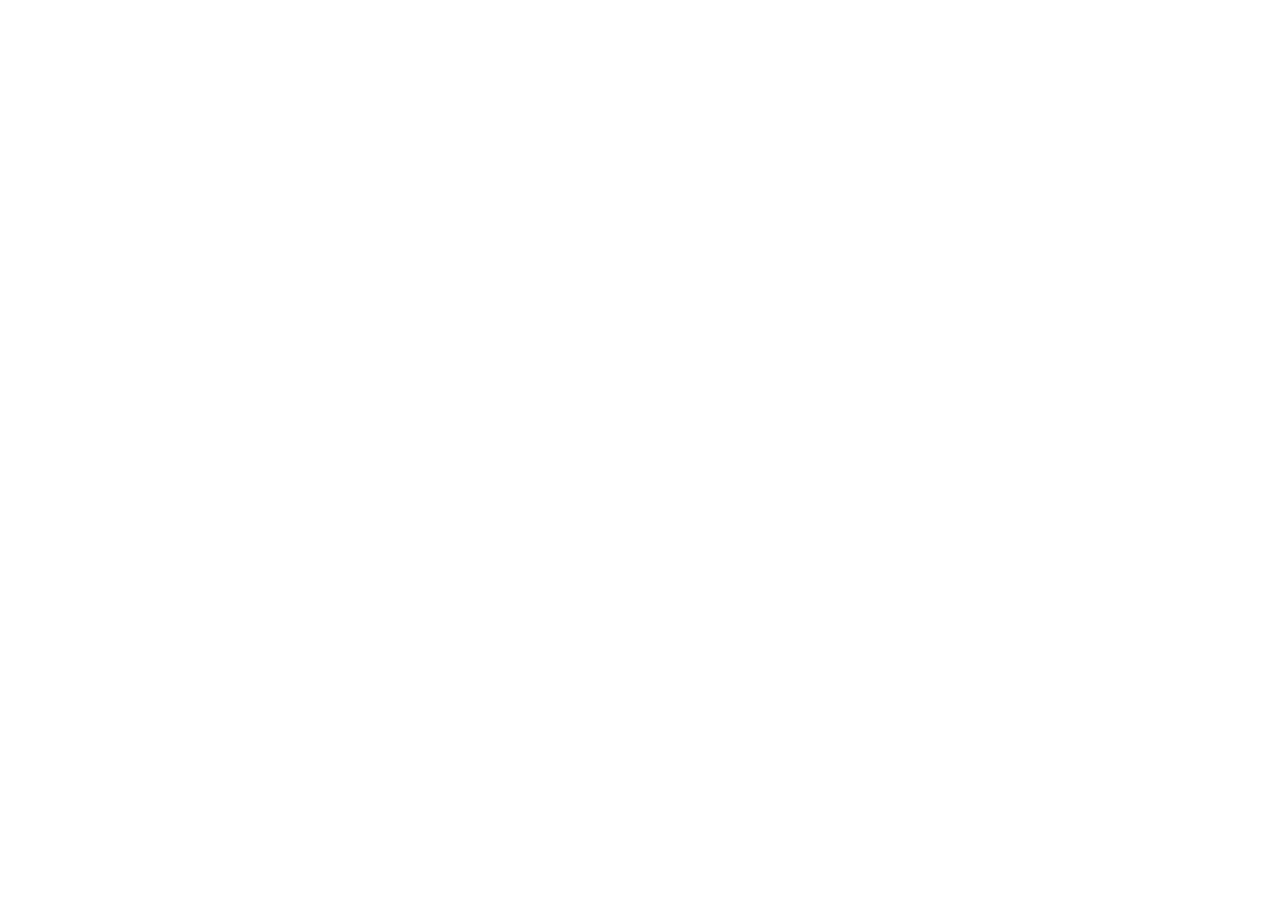
==== index.html @ 8771e565 "feat: initialize "Jerboa Race" desert game Implement core arcade racing mechanics including jumping," ====
<!doctype html>
<html lang="ru">
  <head>
    <meta charset="UTF-8" />
    <meta name="viewport" content="width=device-width, initial-scale=1.0, maximum-scale=1.0, user-scalable=no" />
    <title>Тушканчики на старте — гонки по пустыне</title>
    <meta name="description" content="Аркадные гонки на тушканчиках по песчаным дюнам и каньонам. Прыгай в такт приземления, лови поток и обгоняй соперников на дистанции 850 метров." />
    <meta property="og:title" content="Тушканчики на старте — гонки по пустыне" />
    <meta property="og:description" content="Аркадные гонки на тушканчиках по песчаным дюнам и каньонам. Прыгай в такт приземления, лови поток и обгоняй соперников на дистанции 850 метров." />
    <meta property="og:type" content="website" />
    <meta name="twitter:card" content="summary_large_image" />
  </head>
  <body>
    <div id="root"></div>
    <script type="module" src="/src/main.tsx"></script>
  </body>
</html>
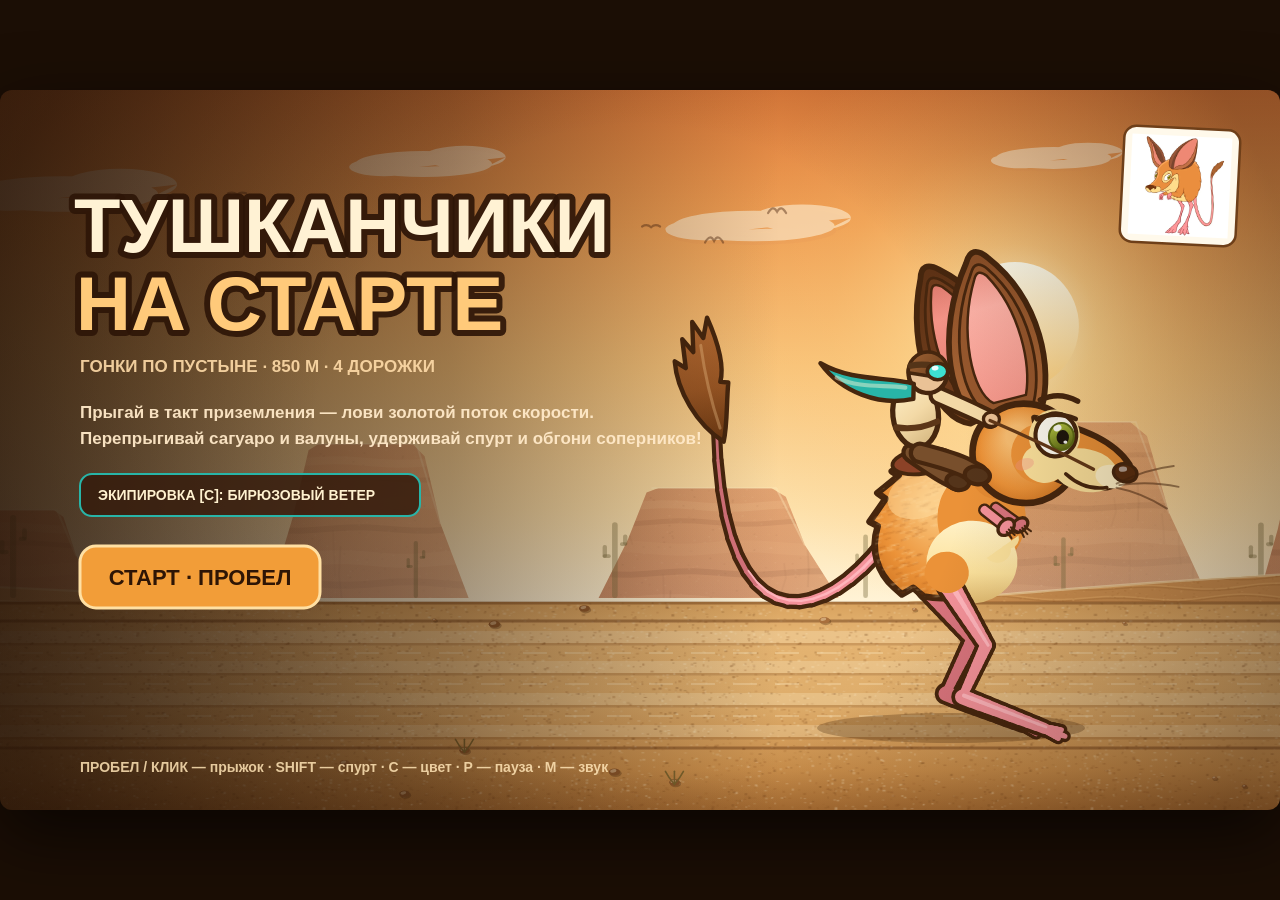
==== commit b06a912b: "Add files via upload" ====
--- a/index.html
+++ b/index.html
@@ -1,18 +1,2864 @@
 <!doctype html>
 <html lang="ru">
-  <head>
-    <meta charset="UTF-8" />
-    <meta name="viewport" content="width=device-width, initial-scale=1.0, maximum-scale=1.0, user-scalable=no" />
-    <title>Тушканчики на старте — гонки по пустыне</title>
-    <meta name="description" content="Аркадные гонки на тушканчиках по песчаным дюнам и каньонам. Прыгай в такт приземления, лови поток и обгоняй соперников на дистанции 850 метров." />
-    <meta property="og:title" content="Тушканчики на старте — гонки по пустыне" />
-    <meta property="og:description" content="Аркадные гонки на тушканчиках по песчаным дюнам и каньонам. Прыгай в такт приземления, лови поток и обгоняй соперников на дистанции 850 метров." />
-    <meta property="og:type" content="website" />
-    <meta name="twitter:card" content="summary_large_image" />
-  </head>
-  <body>
-    <div id="root"></div>
-    <script type="module" src="/src/main.tsx"></script>
-  </body>
-</html>
+<head>
+  <meta charset="utf-8" />
+  <meta name="viewport" content="width=device-width, initial-scale=1, maximum-scale=1, user-scalable=no" />
+  <title>Тушканчики на старте — гонки по пустыне (Standalone)</title>
+  <style>* { box-sizing: border-box; margin: 0; padding: 0; }
+html, body {
+  width: 100%; height: 100%; overflow: hidden;
+  background: #1b0e05; color: #fff3d8;
+  font-family: "Rubik", "Trebuchet MS", "Segoe UI", sans-serif;
+  user-select: none; -webkit-user-select: none; touch-action: manipulation;
+}
+main.stage { width: 100vw; height: 100vh; display: flex; align-items: center; justify-content: center; }
+canvas#game { display: block; border-radius: 12px; box-shadow: 0 24px 70px rgba(0,0,0,0.65); cursor: pointer; }
+</style>
+</head>
+<body>
+  <main class="stage">
+    <canvas id="game" width="1280" height="720"></canvas>
+  </main>
+  <script>window.__JERBOA_REF_SRC__ = "[data-uri]";</script>
+  <script>(() => {
+  // src/game/rules.ts
+  var W = 1280;
+  var H = 720;
+  var HORIZON_Y = 512;
+  var GROUND = 642;
+  var START_X = 430;
+  var PPM = 15;
+  var RACE_LEN = 850;
+  var LANE_DY = [0, 32, 64, 94];
+  var LANE_SCALE = [0.74, 0.7, 0.66, 0.62];
+  var GRAV = 2600;
+  var JUMP_V = 900;
+  var BASE_SPEED = 24;
+  var FLOW_STEP = 0.045;
+  var SPRINT_MULT = 1.28;
+  var PERFECT_WINDOW = 0.22;
+  var TAU = Math.PI * 2;
+  function getLaneGroundY(lane) {
+    const idx = clamp(Math.round(lane || 0), 0, LANE_DY.length - 1);
+    return GROUND - LANE_DY[idx];
+  }
+  var PLAYER_SKINS = [
+    {
+      id: "teal",
+      title: "\u0411\u0438\u0440\u044E\u0437\u043E\u0432\u044B\u0439 \u0412\u0435\u0442\u0435\u0440",
+      scarf: "#28b5a8",
+      goggle: "#3de0d0",
+      coatColor: "#f3d9a6",
+      furTint: "#eb9238"
+    },
+    {
+      id: "gold",
+      title: "\u0417\u043E\u043B\u043E\u0442\u043E\u0439 \u0421\u0430\u043C\u0443\u043C",
+      scarf: "#f5a623",
+      goggle: "#ffe066",
+      coatColor: "#fff0c4",
+      furTint: "#f09c3e"
+    },
+    {
+      id: "crimson",
+      title: "\u0410\u043B\u044B\u0439 \u041C\u0438\u0440\u0430\u0436",
+      scarf: "#e03e52",
+      goggle: "#ff7588",
+      coatColor: "#edd2b0",
+      furTint: "#d97b29"
+    },
+    {
+      id: "emerald",
+      title: "\u0418\u0437\u0443\u043C\u0440\u0443\u0434\u043D\u044B\u0439 \u041E\u0430\u0437\u0438\u0441",
+      scarf: "#2bb673",
+      goggle: "#6bffb8",
+      coatColor: "#e8dec0",
+      furTint: "#e38834"
+    }
+  ];
+  function clamp(v, a, b) {
+    return v < a ? a : v > b ? b : v;
+  }
+  function lerp(a, b, t) {
+    return a + (b - a) * t;
+  }
+  function mulberry32(a) {
+    let state = a | 0;
+    return function() {
+      state = state + 1831565813 | 0;
+      let t = Math.imul(state ^ state >>> 15, 1 | state);
+      t = t + Math.imul(t ^ t >>> 7, 61 | t) ^ t;
+      return ((t ^ t >>> 14) >>> 0) / 4294967296;
+    };
+  }
+  function hash01(n) {
+    const x = Math.sin(n * 127.1 + 311.7) * 43758.5453;
+    return x - Math.floor(x);
+  }
+  function buildTrack(seed) {
+    const rnd = mulberry32(seed);
+    const list = [];
+    let x = 130;
+    while (x < RACE_LEN - 70) {
+      const r = rnd();
+      const type = r < 0.34 ? "rock" : r < 0.78 ? "cactus" : "bush";
+      let h;
+      if (type === "rock") h = 48 + rnd() * 30;
+      else if (type === "cactus") h = 92 + rnd() * 34;
+      else h = 58 + rnd() * 22;
+      list.push({
+        x,
+        w: type === "rock" ? 2.4 : 1.7,
+        h,
+        type,
+        seed: rnd() * 100,
+        hits: 0
+      });
+      x += 54 + rnd() * 54;
+    }
+    return list;
+  }
+  function nextObstacleAhead(obstacles, x, maxDist) {
+    for (let i = 0; i < obstacles.length; i++) {
+      const o = obstacles[i];
+      if (o.x + o.w * 0.5 > x - 2 && o.x - x < maxDist) return o;
+    }
+    return null;
+  }
+  function createRacer(name, isPlayer, base, skill, scarf, goggle, coatColor, furTint, startX, seed, lane) {
+    const rng = mulberry32(seed * 7919 + 13);
+    return {
+      name,
+      isPlayer,
+      base,
+      aiSkill: skill,
+      scarf,
+      goggle,
+      coatColor,
+      furTint,
+      startX,
+      rng,
+      phase: rng() * TAU,
+      seedT: rng() * 20,
+      x: startX,
+      speed: 0,
+      h: 0,
+      vh: 0,
+      airborne: false,
+      stumble: 0,
+      flow: 0,
+      stamina: 100,
+      staminaGhost: 100,
+      squash: 1,
+      lastLand: -9,
+      earlyJump: 0,
+      coyoteTime: 0,
+      dustT: 0,
+      finished: false,
+      finishTime: 0,
+      place: 1,
+      aiDecidedFor: null,
+      aiWillJump: false,
+      aiJumpGap: 6,
+      sprintCd: 0,
+      sprintFx: 0,
+      combo: 0,
+      lane
+    };
+  }
+  function createRacers(skinIndex = 0) {
+    const skin = PLAYER_SKINS[skinIndex % PLAYER_SKINS.length] || PLAYER_SKINS[0];
+    const player = createRacer(
+      "\u0422\u044B",
+      true,
+      BASE_SPEED,
+      1,
+      skin.scarf,
+      skin.goggle,
+      skin.coatColor,
+      skin.furTint,
+      0,
+      1,
+      0
+    );
+    const defs = [
+      ["\u0412\u0438\u0445\u0440\u044C", 25.7, 0.9, "#e04f44", "#ff7369", "#ebd09e", "#e28432", -10, 2, 1],
+      ["\u041F\u0440\u044B\u0433\u0443\u043D", 25.2, 0.82, "#447ce0", "#6ea2ff", "#e5cfa6", "#df8c3d", -20, 3, 2],
+      ["\u041F\u0435\u0441\u0447\u0438\u043D\u043A\u0430", 24.7, 0.74, "#9462de", "#b88aff", "#f0d8b4", "#ed9947", -30, 4, 3]
+    ];
+    const racers = [player];
+    for (let i = 0; i < defs.length; i++) {
+      const d = defs[i];
+      racers.push(createRacer(d[0], false, d[1], d[2], d[3], d[4], d[5], d[6], d[7], d[8], d[9]));
+    }
+    return { racers, player };
+  }
+  function executeJump(r, perfect) {
+    r.airborne = true;
+    r.vh = JUMP_V * (perfect ? 1.05 : 1);
+    r.h = 0.5;
+    r.squash = 1.16;
+    r.earlyJump = 0;
+    r.coyoteTime = 0;
+    if (perfect) {
+      r.flow = Math.min(5, r.flow + 1);
+      r.combo = (r.combo || 0) + 1;
+    }
+  }
+  function executeLand(r, raceTime) {
+    r.lastLand = raceTime;
+    r.airborne = false;
+    r.vh = 0;
+    r.h = 0;
+    r.squash = 0.78;
+    if (r.earlyJump > 0 && !r.finished) {
+      r.earlyJump = 0;
+      executeJump(r, true);
+      return { autoHopped: true };
+    }
+    r.earlyJump = 0;
+    r.flow = Math.max(0, r.flow - 0.42);
+    r.combo = 0;
+    return { autoHopped: false };
+  }
+  function settleFinishedRacer(r, dt, raceTime) {
+    let landed = false;
+    r.speed *= Math.max(0, 1 - dt * 1.45);
+    if (r.speed < 0.2) r.speed = 0;
+    r.x += r.speed * dt;
+    r.squash += (1 - r.squash) * Math.min(1, dt * 8);
+    if (r.airborne || r.h > 0) {
+      r.vh -= GRAV * dt;
+      r.h += r.vh * dt;
+      r.phase += dt * 2;
+      if (r.h <= 0) {
+        r.h = 0;
+        r.vh = 0;
+        r.airborne = false;
+        r.earlyJump = 0;
+        r.lastLand = raceTime;
+        r.squash = 0.8;
+        landed = true;
+      }
+    } else {
+      r.h = 0;
+      r.vh = 0;
+      if (r.speed > 0.5) {
+        r.phase += dt * (2.5 + r.speed * 0.28);
+      }
+    }
+    return landed;
+  }
+  function applyObstacleHit(r, o) {
+    r.stumble = 0.95;
+    r.speed *= 0.28;
+    r.h = 0;
+    r.vh = 0;
+    r.airborne = false;
+    r.flow = 0;
+    r.combo = 0;
+    r.squash = 0.72;
+    o.hits++;
+  }
+  function checkRacerObstacles(r, obstacles) {
+    if (r.stumble > 0 || r.finished) return null;
+    for (let i = 0; i < obstacles.length; i++) {
+      const o = obstacles[i];
+      if (Math.abs(o.x - (r.x + 1.1)) < o.w * 0.5 + 0.5) {
+        if (r.h < o.h - 10) {
+          applyObstacleHit(r, o);
+          return o;
+        }
+        break;
+      }
+    }
+    return null;
+  }
+  function advanceRacer(r, dt, raceTime, obstacles, jumpPressed, sprinting, speedMul = 1) {
+    const events = {
+      jumped: false,
+      perfect: false,
+      landed: false,
+      hitObstacle: null,
+      spawnedRunDust: false
+    };
+    if (r.stumble > 0) r.stumble = Math.max(0, r.stumble - dt);
+    if (jumpPressed && r.stumble <= 0 && !r.airborne) {
+      const sinceLand = raceTime - r.lastLand;
+      const isPerfect = sinceLand >= 0 && sinceLand <= PERFECT_WINDOW;
+      executeJump(r, isPerfect);
+      events.jumped = true;
+      events.perfect = isPerfect;
+    } else if (jumpPressed && r.airborne) {
+      r.earlyJump = 0.16;
+    }
+    if (r.earlyJump > 0) {
+      r.earlyJump = Math.max(0, r.earlyJump - dt);
+    }
+    const wantSprint = sprinting && r.stamina > 0.5 && r.stumble <= 0;
+    if (wantSprint) {
+      r.stamina = Math.max(0, r.stamina - 34 * dt);
+      r.sprintCd = 0.5;
+      r.sprintFx = 0.14;
+    } else {
+      r.sprintCd = Math.max(0, (r.sprintCd || 0) - dt);
+      if (r.sprintCd <= 0) r.stamina = Math.min(100, r.stamina + 25 * dt);
+      r.sprintFx = Math.max(0, (r.sprintFx || 0) - dt);
+    }
+    if (r.staminaGhost > r.stamina) {
+      r.staminaGhost = Math.max(r.stamina, r.staminaGhost - 28 * dt);
+    } else {
+      r.staminaGhost = r.stamina;
+    }
+    let mult = 1 + r.flow * FLOW_STEP;
+    if (wantSprint) mult *= SPRINT_MULT;
+    let target = r.base * mult * speedMul;
+    if (r.stumble > 0) target *= 0.3;
+    r.speed += (target - r.speed) * Math.min(1, dt * (r.stumble > 0 ? 2.2 : 4.4));
+    r.x += r.speed * dt;
+    if (r.airborne) {
+      r.vh -= GRAV * dt;
+      r.h += r.vh * dt;
+      r.phase += dt * 2.2;
+      if (r.h <= 0) {
+        r.h = 0;
+        events.landed = true;
+        const landRes = executeLand(r, raceTime);
+        if (landRes.autoHopped) {
+          events.jumped = true;
+          events.perfect = true;
+        }
+      }
+    } else {
+      r.h = 0;
+      r.vh = 0;
+      if (r.speed > 0.5) {
+        r.phase += dt * (4.2 + r.speed * 0.32);
+      }
+      r.flow = Math.max(0, r.flow - 0.55 * dt);
+      r.dustT -= dt;
+      if (r.dustT <= 0 && r.speed > 6) {
+        r.dustT = 0.16;
+        events.spawnedRunDust = true;
+      }
+    }
+    r.squash += (1 - r.squash) * Math.min(1, dt * 8);
+    const hit = checkRacerObstacles(r, obstacles);
+    if (hit) events.hitObstacle = hit;
+    return events;
+  }
+  function decideAutoPlayer(p, obstacles, raceTime) {
+    let jump = false;
+    const o = nextObstacleAhead(obstacles, p.x, 110);
+    const gap = o ? o.x - p.x : 999;
+    if (!p.airborne) {
+      if (gap <= Math.max(5.5, p.speed * 0.37)) {
+        jump = true;
+      } else if (gap > 48) {
+        const dtl = raceTime - p.lastLand;
+        if (dtl > 0.02 && dtl < 0.12) jump = true;
+      }
+    }
+    const sprint = p.stamina > 40 && gap > 42;
+    return { jump, sprint };
+  }
+  function stepAIRacer(r, playerX, dt, raceTime, obstacles) {
+    let jump = false;
+    const o = nextObstacleAhead(obstacles, r.x, 90);
+    if (!r.airborne) {
+      if (o) {
+        if (r.aiDecidedFor !== o) {
+          r.aiDecidedFor = o;
+          r.aiWillJump = r.rng() < 0.55 + r.aiSkill * 0.5;
+          r.aiJumpGap = Math.max(4, r.speed * (0.24 + (1 - r.aiSkill) * 0.2)) + (r.rng() - 0.5) * 2.5;
+        }
+        if (r.aiDecidedFor === o && r.aiWillJump && o.x - r.x <= r.aiJumpGap) {
+          jump = true;
+        }
+      }
+      if (!jump && (!o || o.x - r.x > 46)) {
+        const dtl = raceTime - r.lastLand;
+        if (dtl > 0.02 && dtl < 0.13) {
+          if (r.rng() < 0.3 + r.aiSkill * 0.6) jump = true;
+        }
+      }
+    }
+    if (o && o.x - r.x < -8 && r.aiDecidedFor === o) {
+      r.aiDecidedFor = null;
+    }
+    const diff = playerX - r.x;
+    const mul = 1 + clamp(diff * 26e-4, -0.085, 0.09);
+    return advanceRacer(r, dt, raceTime, obstacles, jump, false, mul);
+  }
+  function computePlaces(racers) {
+    const sorted = racers.slice().sort((a, b) => {
+      if (a.finished && b.finished) return a.finishTime - b.finishTime;
+      if (a.finished) return -1;
+      if (b.finished) return 1;
+      return b.x - a.x;
+    });
+    for (let i = 0; i < sorted.length; i++) {
+      sorted[i].place = i + 1;
+    }
+  }
+  function buildResults(racers, player, raceTime, newRecord) {
+    computePlaces(racers);
+    const order = racers.slice().sort((a, b) => a.place - b.place);
+    let latestClock = raceTime;
+    for (let i = 0; i < racers.length; i++) {
+      if (racers[i].finished && racers[i].finishTime > latestClock) {
+        latestClock = racers[i].finishTime;
+      }
+    }
+    let prevTime = 0;
+    const rows = order.map((r, idx) => {
+      let time = r.finished ? r.finishTime : latestClock + Math.max(0.15, (RACE_LEN - r.x) / Math.max(14, r.speed));
+      if (idx > 0 && time < prevTime + 0.1) {
+        time = prevTime + 0.1;
+      }
+      prevTime = time;
+      return {
+        name: r.isPlayer ? "\u0422\u042B" : r.name,
+        place: r.place,
+        time,
+        isPlayer: r.isPlayer,
+        scarf: r.scarf
+      };
+    });
+    return {
+      rows,
+      playerPlace: player.place,
+      playerTime: player.finishTime || raceTime,
+      newRecord
+    };
+  }
 
+  // src/game/sound.ts
+  var SoundEngine = class {
+    constructor() {
+      this.ac = null;
+      this.master = null;
+      this.muted = false;
+    }
+    unlockFromGesture() {
+      try {
+        if (this.ac) {
+          if (this.ac.state === "suspended") {
+            this.ac.resume().catch(() => {
+            });
+          }
+          return;
+        }
+        const AC = window.AudioContext || window.webkitAudioContext;
+        if (!AC) return;
+        this.ac = new AC();
+        this.master = this.ac.createGain();
+        this.master.gain.value = 0.42;
+        this.master.connect(this.ac.destination);
+        if (this.ac.state === "suspended") {
+          this.ac.resume().catch(() => {
+          });
+        }
+      } catch {
+        this.ac = null;
+      }
+    }
+    init() {
+      if (this.ac && this.ac.state === "suspended") {
+        this.ac.resume().catch(() => {
+        });
+      }
+    }
+    setMuted(m) {
+      this.muted = m;
+    }
+    tone(freq, dur, type = "sine", gain = 0.12, slideTo, delay = 0) {
+      if (!this.ac || !this.master || this.muted || this.ac.state !== "running") return;
+      try {
+        const ac = this.ac;
+        const t0 = ac.currentTime + delay;
+        const osc = ac.createOscillator();
+        const g = ac.createGain();
+        osc.type = type;
+        osc.frequency.setValueAtTime(freq, t0);
+        if (slideTo) {
+          osc.frequency.exponentialRampToValueAtTime(Math.max(30, slideTo), t0 + dur);
+        }
+        g.gain.setValueAtTime(1e-4, t0);
+        g.gain.exponentialRampToValueAtTime(Math.max(1e-3, gain), t0 + 0.012);
+        g.gain.exponentialRampToValueAtTime(1e-4, t0 + dur);
+        osc.connect(g);
+        g.connect(this.master);
+        osc.start(t0);
+        osc.stop(t0 + dur + 0.03);
+      } catch {
+      }
+    }
+    noise(dur, freq = 900, gain = 0.18) {
+      if (!this.ac || !this.master || this.muted || this.ac.state !== "running") return;
+      try {
+        const ac = this.ac;
+        const len = Math.max(1, Math.floor(ac.sampleRate * dur));
+        const buf = ac.createBuffer(1, len, ac.sampleRate);
+        const d = buf.getChannelData(0);
+        for (let i = 0; i < len; i++) {
+          d[i] = (Math.random() * 2 - 1) * (1 - i / len);
+        }
+        const src = ac.createBufferSource();
+        src.buffer = buf;
+        const f = ac.createBiquadFilter();
+        f.type = "lowpass";
+        f.frequency.value = freq;
+        const g = ac.createGain();
+        g.gain.value = gain;
+        src.connect(f);
+        f.connect(g);
+        g.connect(this.master);
+        src.start();
+      } catch {
+      }
+    }
+    hop() {
+      const jitter = 0.94 + Math.random() * 0.12;
+      this.tone(195 * jitter, 0.1, "sine", 0.1, 96 * jitter);
+      this.noise(0.07, 820, 0.06);
+    }
+    land() {
+      const jitter = 0.93 + Math.random() * 0.14;
+      this.noise(0.055, 520 * jitter, 0.05);
+    }
+    perfect(combo = 1) {
+      const k = Math.min(6, combo || 1);
+      this.tone(620 + k * 45, 0.13, "triangle", 0.1);
+      this.tone(930 + k * 60, 0.16, "sine", 0.075, null, 0.055);
+    }
+    stumble() {
+      this.noise(0.3, 460, 0.26);
+      this.tone(150, 0.24, "sawtooth", 0.09, 62);
+    }
+    count(last) {
+      this.tone(last ? 900 : 520, last ? 0.32 : 0.12, "square", 0.07);
+    }
+    finish() {
+      [523, 659, 784, 1046].forEach((f, i) => {
+        this.tone(f, 0.34, "triangle", 0.1, null, i * 0.105);
+      });
+    }
+  };
+  var Sfx = new SoundEngine();
+
+  // src/game/textures.ts
+  var cachedTextures = null;
+  function createOffscreen(w, h) {
+    const c = document.createElement("canvas");
+    c.width = w;
+    c.height = h;
+    const ctx = c.getContext("2d");
+    return [c, ctx];
+  }
+  function makeSandTile(baseColor, lightColor, darkColor, rippleSpacing, seed) {
+    const w = 256;
+    const h = 128;
+    const [c, ctx] = createOffscreen(w, h);
+    const rnd = mulberry32(seed);
+    ctx.fillStyle = baseColor;
+    ctx.fillRect(0, 0, w, h);
+    ctx.lineWidth = 1.6;
+    for (let y = 4; y < h; y += rippleSpacing) {
+      ctx.strokeStyle = darkColor;
+      ctx.globalAlpha = 0.22;
+      ctx.beginPath();
+      for (let x = 0; x <= w; x += 8) {
+        const u = x / w * TAU;
+        const dy = Math.sin(u * 2 + y * 0.15) * 2.2 + Math.cos(u + y * 0.08) * 1.2;
+        if (x === 0) ctx.moveTo(x, y + dy);
+        else ctx.lineTo(x, y + dy);
+      }
+      ctx.stroke();
+      ctx.strokeStyle = lightColor;
+      ctx.globalAlpha = 0.28;
+      ctx.beginPath();
+      for (let x = 0; x <= w; x += 8) {
+        const u = x / w * TAU;
+        const dy = Math.sin(u * 2 + y * 0.15) * 2.2 + Math.cos(u + y * 0.08) * 1.2 - 1.5;
+        if (x === 0) ctx.moveTo(x, y + dy);
+        else ctx.lineTo(x, y + dy);
+      }
+      ctx.stroke();
+    }
+    for (let i = 0; i < 900; i++) {
+      const gx = rnd() * w;
+      const gy = rnd() * h;
+      const isLight = rnd() > 0.48;
+      ctx.fillStyle = isLight ? lightColor : darkColor;
+      ctx.globalAlpha = 0.08 + rnd() * 0.16;
+      const sz = rnd() > 0.85 ? 2 : 1.2;
+      ctx.fillRect(gx, gy, sz, sz);
+    }
+    ctx.globalAlpha = 1;
+    return c;
+  }
+  function makeMesaTile(seed) {
+    const w = 256;
+    const h = 256;
+    const [c, ctx] = createOffscreen(w, h);
+    const rnd = mulberry32(seed);
+    const g = ctx.createLinearGradient(0, 0, 0, h);
+    g.addColorStop(0, "#d88c5e");
+    g.addColorStop(0.35, "#c7774b");
+    g.addColorStop(0.7, "#b2623c");
+    g.addColorStop(1, "#964e2e");
+    ctx.fillStyle = g;
+    ctx.fillRect(0, 0, w, h);
+    const bands = [
+      [14, 8, "#f0b684", 0.28],
+      [32, 5, "#8c4326", 0.26],
+      [54, 12, "#e29b6b", 0.24],
+      [82, 6, "#7d391e", 0.3],
+      [108, 14, "#eba97a", 0.22],
+      [136, 7, "#823c20", 0.28],
+      [164, 10, "#df9566", 0.25],
+      [194, 6, "#733219", 0.3],
+      [222, 12, "#cfa078", 0.2]
+    ];
+    for (const [by, bh, col, alpha] of bands) {
+      ctx.fillStyle = col;
+      ctx.globalAlpha = alpha;
+      ctx.beginPath();
+      ctx.moveTo(0, by);
+      for (let x = 0; x <= w; x += 16) {
+        const u = x / w * TAU;
+        ctx.lineTo(x, by + Math.sin(u * 2 + by) * 1.8);
+      }
+      for (let x = w; x >= 0; x -= 16) {
+        const u = x / w * TAU;
+        ctx.lineTo(x, by + bh + Math.sin(u * 2 + by) * 1.8);
+      }
+      ctx.closePath();
+      ctx.fill();
+    }
+    ctx.strokeStyle = "#6b2e16";
+    ctx.lineWidth = 1.2;
+    for (let i = 0; i < 18; i++) {
+      const vx = rnd() * w;
+      const vy = rnd() * (h - 40);
+      const len = 18 + rnd() * 44;
+      ctx.globalAlpha = 0.14 + rnd() * 0.14;
+      ctx.beginPath();
+      ctx.moveTo(vx, vy);
+      ctx.lineTo(vx + (rnd() - 0.5) * 4, vy + len * 0.5);
+      ctx.lineTo(vx + (rnd() - 0.5) * 6, vy + len);
+      ctx.stroke();
+    }
+    for (let i = 0; i < 500; i++) {
+      ctx.fillStyle = rnd() > 0.5 ? "#ffcaa0" : "#632b15";
+      ctx.globalAlpha = 0.08 + rnd() * 0.12;
+      ctx.fillRect(rnd() * w, rnd() * h, 1.5, 1.5);
+    }
+    ctx.globalAlpha = 1;
+    return c;
+  }
+  function makeTrackTile(seed) {
+    const w = 256;
+    const h = 224;
+    const [c, ctx] = createOffscreen(w, h);
+    const rnd = mulberry32(seed);
+    const g = ctx.createLinearGradient(0, 0, 0, h);
+    g.addColorStop(0, "#d8a25e");
+    g.addColorStop(0.14, "#e5b472");
+    g.addColorStop(0.45, "#dead6b");
+    g.addColorStop(0.75, "#c98e4b");
+    g.addColorStop(1, "#995f29");
+    ctx.fillStyle = g;
+    ctx.fillRect(0, 0, w, h);
+    const rutYs = [36, 66, 98, 130];
+    for (const ry of rutYs) {
+      ctx.fillStyle = "rgba(255, 242, 210, 0.24)";
+      ctx.fillRect(0, ry - 7, w, 12);
+      ctx.fillStyle = "rgba(105, 58, 20, 0.20)";
+      ctx.fillRect(0, ry + 5, w, 2.5);
+    }
+    for (let i = 0; i < 1600; i++) {
+      const gx = rnd() * w;
+      const gy = rnd() * h;
+      const r = rnd();
+      ctx.fillStyle = r < 0.45 ? "#fff0cf" : r < 0.8 ? "#8c5222" : "#613512";
+      ctx.globalAlpha = 0.1 + rnd() * 0.18;
+      const rw = 1 + rnd() * 2.2;
+      const rh = 1 + rnd() * 1.4;
+      ctx.fillRect(gx, gy, rw, rh);
+    }
+    ctx.globalAlpha = 1;
+    return c;
+  }
+  function makeWoodTile(seed) {
+    const w = 128;
+    const h = 128;
+    const [c, ctx] = createOffscreen(w, h);
+    const rnd = mulberry32(seed);
+    ctx.fillStyle = "#9c6635";
+    ctx.fillRect(0, 0, w, h);
+    for (let x = 0; x < w; x += 2) {
+      const shade = rnd() > 0.5 ? "#b87e47" : "#73461f";
+      ctx.fillStyle = shade;
+      ctx.globalAlpha = 0.18 + rnd() * 0.2;
+      ctx.fillRect(x, 0, 1.5, h);
+    }
+    ctx.strokeStyle = "#543012";
+    ctx.lineWidth = 1.2;
+    for (let i = 0; i < 14; i++) {
+      const kx = rnd() * w;
+      ctx.globalAlpha = 0.22;
+      ctx.beginPath();
+      ctx.moveTo(kx, 0);
+      ctx.bezierCurveTo(kx + 5, h * 0.33, kx - 5, h * 0.66, kx, h);
+      ctx.stroke();
+    }
+    ctx.globalAlpha = 1;
+    return c;
+  }
+  function makeRockTile(seed) {
+    const w = 128;
+    const h = 128;
+    const [c, ctx] = createOffscreen(w, h);
+    const rnd = mulberry32(seed);
+    ctx.fillStyle = "#b08558";
+    ctx.fillRect(0, 0, w, h);
+    for (let i = 0; i < 700; i++) {
+      const rx = rnd() * w;
+      const ry = rnd() * h;
+      ctx.fillStyle = rnd() > 0.5 ? "#e6c59c" : "#6e4b2a";
+      ctx.globalAlpha = 0.14 + rnd() * 0.2;
+      const sz = 1 + rnd() * 2.5;
+      ctx.fillRect(rx, ry, sz, sz);
+    }
+    ctx.strokeStyle = "#523418";
+    ctx.lineWidth = 1.2;
+    for (let i = 0; i < 10; i++) {
+      const x0 = rnd() * w;
+      const y0 = rnd() * h;
+      ctx.globalAlpha = 0.22;
+      ctx.beginPath();
+      ctx.moveTo(x0, y0);
+      ctx.lineTo(x0 + 18, y0 + 10);
+      ctx.stroke();
+    }
+    ctx.globalAlpha = 1;
+    return c;
+  }
+  function makeCactusTile(seed) {
+    const w = 64;
+    const h = 64;
+    const [c, ctx] = createOffscreen(w, h);
+    const rnd = mulberry32(seed);
+    ctx.fillStyle = "#5d8544";
+    ctx.fillRect(0, 0, w, h);
+    for (let x = 0; x < w; x += 8) {
+      ctx.fillStyle = "#78a35c";
+      ctx.globalAlpha = 0.35;
+      ctx.fillRect(x, 0, 3, h);
+      ctx.fillStyle = "#3e5e2c";
+      ctx.globalAlpha = 0.35;
+      ctx.fillRect(x + 4, 0, 2, h);
+    }
+    for (let i = 0; i < 180; i++) {
+      ctx.fillStyle = rnd() > 0.5 ? "#96bf78" : "#355224";
+      ctx.globalAlpha = 0.15;
+      ctx.fillRect(rnd() * w, rnd() * h, 1.5, 1.5);
+    }
+    ctx.globalAlpha = 1;
+    return c;
+  }
+  function makeFurTile(seed) {
+    const w = 64;
+    const h = 64;
+    const [c, ctx] = createOffscreen(w, h);
+    const rnd = mulberry32(seed);
+    ctx.clearRect(0, 0, w, h);
+    ctx.lineWidth = 1.1;
+    ctx.lineCap = "round";
+    for (let i = 0; i < 220; i++) {
+      const fx = rnd() * w;
+      const fy = rnd() * h;
+      ctx.strokeStyle = rnd() > 0.45 ? "rgba(255, 220, 165, 0.24)" : "rgba(140, 65, 15, 0.20)";
+      ctx.beginPath();
+      ctx.moveTo(fx, fy);
+      ctx.lineTo(fx - 3.5, fy + 1.2);
+      ctx.stroke();
+    }
+    return c;
+  }
+  function getTextures(ctx) {
+    if (cachedTextures) return cachedTextures;
+    const sandFarCanvas = makeSandTile("#e6b479", "#ffdfa8", "#b87f44", 18, 101);
+    const sandMidCanvas = makeSandTile("#dca264", "#ffd89c", "#a86e34", 14, 202);
+    const sandNearCanvas = makeSandTile("#cf9252", "#ffc982", "#945b24", 11, 303);
+    const mesaCanvas = makeMesaTile(404);
+    const trackCanvas = makeTrackTile(505);
+    const woodCanvas = makeWoodTile(606);
+    const rockCanvas = makeRockTile(707);
+    const cactusCanvas = makeCactusTile(808);
+    const furCanvas = makeFurTile(909);
+    cachedTextures = {
+      sandFar: ctx.createPattern(sandFarCanvas, "repeat"),
+      sandMid: ctx.createPattern(sandMidCanvas, "repeat"),
+      sandNear: ctx.createPattern(sandNearCanvas, "repeat"),
+      mesaStrata: ctx.createPattern(mesaCanvas, "repeat"),
+      trackSurface: ctx.createPattern(trackCanvas, "repeat"),
+      woodGrain: ctx.createPattern(woodCanvas, "repeat"),
+      rockSurface: ctx.createPattern(rockCanvas, "repeat"),
+      cactusSkin: ctx.createPattern(cactusCanvas, "repeat"),
+      furGrain: ctx.createPattern(furCanvas, "repeat")
+    };
+    return cachedTextures;
+  }
+
+  // src/game/jerboa.ts
+  var JERBOA_COLORS = {
+    line: "#46260e",
+    fur: "#eb9238",
+    furDark: "#c96f1e",
+    furDeep: "#a65512",
+    furLight: "#f8be72",
+    furRim: "#ffdf9e",
+    cream: "#fce29c",
+    creamLight: "#fff1c7",
+    creamShade: "#e3be74",
+    earIn: "#f49386",
+    earInLight: "#ffb3a8",
+    earInShade: "#d97366",
+    earEdge: "#8c5028",
+    earEdgeLight: "#ad6938",
+    skin: "#f4929a",
+    skinLight: "#ffb5bc",
+    skinDark: "#d9747d",
+    claw: "#522c12",
+    tuft: "#9c5825",
+    tuftLight: "#ba6e34",
+    tuftDark: "#6b3812",
+    nose: "#592e10",
+    eyeWhite: "#fffcf2",
+    iris: "#8b9b28",
+    irisLight: "#b3c441",
+    irisDark: "#5b6914",
+    pupil: "#1c150c",
+    coat: "#f2d7a4",
+    coatShade: "#cfb078",
+    pants: "#784f2c",
+    boot: "#54341a",
+    riderSkin: "#eac296",
+    strap: "#543418"
+  };
+  function ell(ctx, x, y, rx, ry, rot = 0) {
+    ctx.beginPath();
+    ctx.ellipse(x, y, Math.max(0.2, rx), Math.max(0.2, ry), rot, 0, TAU);
+  }
+  function fillStroke(ctx, fill, stroke, lw = 4) {
+    if (fill) {
+      ctx.fillStyle = fill;
+      ctx.fill();
+    }
+    if (stroke) {
+      ctx.strokeStyle = stroke;
+      ctx.lineWidth = lw;
+      ctx.stroke();
+    }
+  }
+  function limbPath(ctx, pts) {
+    ctx.beginPath();
+    ctx.moveTo(pts[0][0], pts[0][1]);
+    for (let i = 1; i < pts.length - 1; i++) {
+      const mx = (pts[i][0] + pts[i + 1][0]) / 2;
+      const my = (pts[i][1] + pts[i + 1][1]) / 2;
+      ctx.quadraticCurveTo(pts[i][0], pts[i][1], mx, my);
+    }
+    const last = pts[pts.length - 1];
+    ctx.lineTo(last[0], last[1]);
+  }
+  function limb(ctx, pts, width, color) {
+    ctx.lineCap = "round";
+    ctx.lineJoin = "round";
+    limbPath(ctx, pts);
+    ctx.strokeStyle = color;
+    ctx.lineWidth = width;
+    ctx.stroke();
+  }
+  function limbOutlined(ctx, pts, width, color) {
+    limb(ctx, pts, width + 6.2, JERBOA_COLORS.line);
+    limb(ctx, pts, width, color);
+  }
+  function pointOnPath(pts, u) {
+    let total = 0;
+    const segs = [];
+    for (let i = 0; i < pts.length - 1; i++) {
+      const d = Math.hypot(pts[i + 1][0] - pts[i][0], pts[i + 1][1] - pts[i][1]);
+      segs.push(d);
+      total += d;
+    }
+    let target = u * total;
+    for (let i = 0; i < segs.length; i++) {
+      if (target <= segs[i] || i === segs.length - 1) {
+        const k = segs[i] ? clamp(target / segs[i], 0, 1) : 0;
+        return [lerp(pts[i][0], pts[i + 1][0], k), lerp(pts[i][1], pts[i + 1][1], k)];
+      }
+      target -= segs[i];
+    }
+    const last = pts[pts.length - 1];
+    return [last[0], last[1]];
+  }
+  function strokeTaperSegment(ctx, pts, w0, w1, color) {
+    const segs = 10;
+    let prev = pts[0];
+    ctx.lineCap = "round";
+    for (let i = 1; i <= segs; i++) {
+      const u = i / segs;
+      const p = pointOnPath(pts, u);
+      const w = lerp(w0, w1, u);
+      limb(ctx, [prev, p], w, color);
+      prev = p;
+    }
+  }
+  function bezPoint(p0, p1, p2, p3, t) {
+    const u = 1 - t;
+    const a = u * u * u;
+    const b = 3 * u * u * t;
+    const c = 3 * u * t * t;
+    const d = t * t * t;
+    return [
+      a * p0[0] + b * p1[0] + c * p2[0] + d * p3[0],
+      a * p0[1] + b * p1[1] + c * p2[1] + d * p3[1]
+    ];
+  }
+  function drawTail(ctx, pose) {
+    const C = JERBOA_COLORS;
+    const { t, air, speed } = pose;
+    const wave = Math.sin(t * 7.5) * 5.5 + Math.sin(t * 13.3) * 2.5;
+    const lift = air * 14;
+    const p0 = [-46, -132];
+    const p1 = [-96, -68 + wave * 0.6 - lift * 0.3];
+    const p2 = [-164, -64 + wave - lift * 0.7];
+    const p3 = [
+      -172,
+      -220 + wave * 1.2 - lift * 1.1 - clamp(speed * 0.35, 0, 10)
+    ];
+    ctx.save();
+    ctx.lineCap = "round";
+    let prev = p0;
+    const segs = 18;
+    for (let i = 1; i <= segs; i++) {
+      const u = i / segs;
+      const pt = bezPoint(p0, p1, p2, p3, u);
+      const w = lerp(8.2, 2.8, u);
+      limb(ctx, [prev, pt], w + 5.2, C.line);
+      prev = pt;
+    }
+    prev = p0;
+    for (let j = 1; j <= segs; j++) {
+      const u2 = j / segs;
+      const pt2 = bezPoint(p0, p1, p2, p3, u2);
+      const w2 = lerp(7, 2, u2);
+      limb(ctx, [prev, pt2], w2, u2 > 0.65 ? C.skinDark : C.skin);
+      prev = pt2;
+    }
+    prev = p0;
+    for (let j = 1; j <= 12; j++) {
+      const u2 = j / segs;
+      const pt2 = bezPoint(p0, p1, p2, p3, u2);
+      const w2 = lerp(2.2, 0.8, u2);
+      limb(
+        ctx,
+        [
+          [prev[0] + 1.2, prev[1] - 0.6],
+          [pt2[0] + 1.2, pt2[1] - 0.6]
+        ],
+        w2,
+        C.skinLight
+      );
+      prev = pt2;
+    }
+    const tip = p3;
+    ctx.save();
+    ctx.translate(tip[0], tip[1]);
+    ctx.rotate(-0.42 + Math.sin(t * 4.2) * 0.07);
+    ctx.beginPath();
+    ctx.moveTo(0, 12);
+    ctx.bezierCurveTo(-12, -8, -14, -36, -6, -56);
+    ctx.lineTo(-1, -48);
+    ctx.lineTo(6, -68);
+    ctx.lineTo(9, -56);
+    ctx.lineTo(18, -76);
+    ctx.lineTo(20, -62);
+    ctx.lineTo(29, -74);
+    ctx.bezierCurveTo(28, -50, 24, -36, 17, -28);
+    ctx.lineTo(22, -25);
+    ctx.bezierCurveTo(14, -12, 8, 2, 0, 12);
+    ctx.closePath();
+    const tg = ctx.createLinearGradient(0, 12, 24, -74);
+    tg.addColorStop(0, C.tuftDark);
+    tg.addColorStop(0.45, C.tuft);
+    tg.addColorStop(1, C.tuftLight);
+    fillStroke(ctx, tg, C.line, 3.2);
+    ctx.beginPath();
+    ctx.moveTo(2, 2);
+    ctx.quadraticCurveTo(6, -28, 16, -58);
+    ctx.strokeStyle = "rgba(255, 210, 150, 0.35)";
+    ctx.lineWidth = 2.2;
+    ctx.stroke();
+    ctx.restore();
+    ctx.restore();
+  }
+  function earPath(ctx, bx, by, len, wid, ang) {
+    const dx = Math.cos(ang);
+    const dy = Math.sin(ang);
+    const px = -dy;
+    const py = dx;
+    const tipX = bx + dx * len;
+    const tipY = by + dy * len;
+    ctx.beginPath();
+    ctx.moveTo(bx - px * wid * 0.38, by - py * wid * 0.38);
+    ctx.bezierCurveTo(
+      bx + dx * len * 0.12 - px * wid * 0.78,
+      by + dy * len * 0.12 - py * wid * 0.78,
+      bx + dx * len * 0.62 - px * wid * 0.72,
+      by + dy * len * 0.62 - py * wid * 0.72,
+      tipX - px * wid * 0.12,
+      tipY - py * wid * 0.12
+    );
+    ctx.quadraticCurveTo(
+      tipX + dx * wid * 0.22,
+      tipY + dy * wid * 0.22,
+      tipX + px * wid * 0.16,
+      tipY + py * wid * 0.16
+    );
+    ctx.bezierCurveTo(
+      bx + dx * len * 0.66 + px * wid * 0.68,
+      by + dy * len * 0.66 + py * wid * 0.68,
+      bx + dx * len * 0.22 + px * wid * 0.6,
+      by + dy * len * 0.22 + py * wid * 0.6,
+      bx + px * wid * 0.34,
+      by + py * wid * 0.34
+    );
+    ctx.closePath();
+  }
+  function drawEar(ctx, bx, by, len, wid, ang, far) {
+    const C = JERBOA_COLORS;
+    const dx = Math.cos(ang);
+    const dy = Math.sin(ang);
+    earPath(ctx, bx, by, len, wid, ang);
+    const outerGrad = ctx.createLinearGradient(bx, by, bx + dx * len, by + dy * len);
+    outerGrad.addColorStop(0, far ? "#75411e" : C.earEdgeLight);
+    outerGrad.addColorStop(1, far ? "#5e3215" : C.earEdge);
+    fillStroke(ctx, outerGrad, C.line, 4.2);
+    earPath(ctx, bx + dx * len * 0.05, by + dy * len * 0.05, len * 0.88, wid * 0.78, ang);
+    fillStroke(ctx, far ? "#6e3b1b" : "#96572d", C.line, 2);
+    earPath(ctx, bx + dx * len * 0.11, by + dy * len * 0.11, len * 0.78, wid * 0.58, ang);
+    const inGrad = ctx.createLinearGradient(bx, by, bx + dx * len, by + dy * len);
+    inGrad.addColorStop(0, far ? C.earInShade : C.earIn);
+    inGrad.addColorStop(0.7, far ? C.earIn : C.earInLight);
+    inGrad.addColorStop(1, far ? C.earInShade : C.earIn);
+    fillStroke(ctx, inGrad, C.line, 1.8);
+  }
+  function drawLeg(ctx, hip, knee, ankle, toe, color, far) {
+    const C = JERBOA_COLORS;
+    const ang = Math.atan2(toe[1] - ankle[1], toe[0] - ankle[0]);
+    const spreadAngles = [-0.28, 0, 0.26];
+    const toeEnds = spreadAngles.map((da, i) => {
+      const a = ang + da;
+      const toeLen = i === 1 ? 16 : 12.5;
+      return [toe[0] + Math.cos(a) * toeLen, toe[1] + Math.sin(a) * toeLen];
+    });
+    strokeTaperSegment(ctx, [hip, knee], 21, 14.5, C.line);
+    strokeTaperSegment(ctx, [knee, ankle], 14.5, 11.8, C.line);
+    strokeTaperSegment(ctx, [ankle, toe], 16.5, 13.5, C.line);
+    for (const endPt of toeEnds) {
+      strokeTaperSegment(ctx, [toe, endPt], 11.5, 8.5, C.line);
+    }
+    strokeTaperSegment(ctx, [hip, knee], 15.2, 8.8, color);
+    strokeTaperSegment(ctx, [knee, ankle], 8.8, 6.2, color);
+    strokeTaperSegment(ctx, [ankle, toe], 11, 8, color);
+    for (const endPt of toeEnds) {
+      strokeTaperSegment(ctx, [toe, endPt], 6.4, 3.6, color);
+    }
+    if (!far) {
+      strokeTaperSegment(
+        ctx,
+        [
+          [hip[0] + 1.5, hip[1]],
+          [knee[0] + 1.5, knee[1]]
+        ],
+        4.2,
+        2.2,
+        C.skinLight
+      );
+      strokeTaperSegment(
+        ctx,
+        [
+          [ankle[0] + 1.2, ankle[1] - 1],
+          [toe[0] + 1.2, toe[1] - 1]
+        ],
+        3.2,
+        2,
+        C.skinLight
+      );
+    }
+  }
+  function legPoints(phase, air, runAmp, far) {
+    const s = Math.sin(phase);
+    const lift = Math.max(0, Math.sin(phase));
+    const hip = far ? [-18, -102] : [-2, -104];
+    const kx = (far ? 18 : 28) + s * 19 * runAmp;
+    const ky = (far ? -62 : -58) - lift * 8 * runAmp;
+    const ax = (far ? 0 : 12) + s * 25 * runAmp;
+    const ay = (far ? -22 : -20) - lift * 20 * runAmp;
+    const tx = (far ? 56 : 72) + s * 28 * runAmp;
+    const ty = (far ? -2 : 1) - Math.max(0, s) * 26 * runAmp;
+    const kx2 = far ? 24 : 34;
+    const ky2 = -100;
+    const ax2 = far ? 42 : 54;
+    const ay2 = far ? -70 : -64;
+    const tx2 = far ? 60 : 76;
+    const ty2 = far ? -50 : -44;
+    return {
+      hip,
+      knee: [lerp(kx, kx2, air), lerp(ky, ky2, air)],
+      ankle: [lerp(ax, ax2, air), lerp(ay, ay2, air)],
+      toe: [lerp(tx, tx2, air), lerp(ty, ty2, air)]
+    };
+  }
+  function drawFrontPaws(ctx, air, t) {
+    const C = JERBOA_COLORS;
+    const w = Math.sin(t * 6) * 1.6;
+    const defs = [
+      { sh: [32, -158], hd: [50, -146 + w], rot: 0.85, sc: 0.92, far: true },
+      { sh: [24, -156], hd: [40, -144 - w * 0.6], rot: 0.72, sc: 1, far: false }
+    ];
+    for (const d of defs) {
+      const sh = [d.sh[0], d.sh[1] - air * 6];
+      const hd = [d.hd[0], d.hd[1] - air * 8];
+      const pColor = d.far ? C.skinDark : C.skin;
+      ctx.save();
+      limb(ctx, [sh, hd], 9.5 * d.sc, C.line);
+      limb(ctx, [sh, hd], 5.8 * d.sc, pColor);
+      ctx.translate(hd[0], hd[1]);
+      ctx.rotate(d.rot);
+      ell(ctx, 0, 0, 5 * d.sc, 6.8 * d.sc, 0);
+      fillStroke(ctx, pColor, C.line, 2.4);
+      ctx.strokeStyle = C.line;
+      ctx.lineWidth = 1.5;
+      for (let f = -1; f <= 1; f++) {
+        ctx.beginPath();
+        ctx.moveTo(2.6, f * 2.2);
+        ctx.quadraticCurveTo(6.6, f * 2.6, 8.4, f * 3.3);
+        ctx.stroke();
+      }
+      ctx.restore();
+    }
+  }
+  function drawRider(ctx, o, pose) {
+    const C = JERBOA_COLORS;
+    const { t, air, phase, speed } = pose;
+    const scarf = o.scarf || "#28b5a8";
+    const goggle = o.goggle || scarf;
+    const coatColor = o.coatColor || C.coat;
+    const bob = Math.sin(phase * 2) * 1.8;
+    const lean = -0.14 - Math.min(0.2, speed * 6e-3) - air * 0.12;
+    ctx.save();
+    ctx.translate(0, bob);
+    ctx.save();
+    ctx.beginPath();
+    ctx.ellipse(-22, -190, 22, 9, -0.18, 0, TAU);
+    fillStroke(ctx, "#8c4227", C.line, 2.8);
+    ctx.restore();
+    limbOutlined(
+      ctx,
+      [
+        [-30, -196],
+        [-12, -184],
+        [4, -176]
+      ],
+      9,
+      C.pants
+    );
+    ell(ctx, 4, -176, 8.4, 6, 0.15);
+    fillStroke(ctx, C.boot, C.line, 3);
+    ctx.save();
+    ctx.translate(-28, -224);
+    ctx.rotate(lean);
+    ell(ctx, 0, 0, 16.5, 24, 0);
+    const cg = ctx.createLinearGradient(-16, -24, 16, 24);
+    cg.addColorStop(0, "#fff0c9");
+    cg.addColorStop(0.5, coatColor);
+    cg.addColorStop(1, C.coatShade);
+    fillStroke(ctx, cg, C.line, 3.8);
+    ctx.beginPath();
+    ctx.moveTo(-15, 8);
+    ctx.quadraticCurveTo(0, 12, 15, 7);
+    ctx.strokeStyle = "#5c3618";
+    ctx.lineWidth = 4.5;
+    ctx.stroke();
+    ctx.restore();
+    limbOutlined(
+      ctx,
+      [
+        [-24, -196],
+        [2, -190],
+        [18, -182]
+      ],
+      10.2,
+      C.pants
+    );
+    ell(ctx, 18, -181, 9.2, 6.5, 0.1);
+    fillStroke(ctx, C.boot, C.line, 3);
+    limbOutlined(
+      ctx,
+      [
+        [-12, -238],
+        [8, -230],
+        [26, -222]
+      ],
+      8.2,
+      coatColor
+    );
+    ell(ctx, 27, -222, 5.8, 5.2, 0);
+    fillStroke(ctx, C.riderSkin, C.line, 2.4);
+    ctx.save();
+    ctx.translate(-20, -254);
+    ctx.rotate(0.08);
+    ell(ctx, 0, 0, 14, 14.4, 0);
+    fillStroke(ctx, C.riderSkin, C.line, 3.2);
+    ctx.beginPath();
+    ctx.arc(0, -1, 14.4, Math.PI * 0.95, Math.PI * 2.08);
+    ctx.closePath();
+    const hg = ctx.createLinearGradient(-14, -15, 14, 2);
+    hg.addColorStop(0, "#9e6234");
+    hg.addColorStop(1, "#6b3e1c");
+    fillStroke(ctx, hg, C.line, 2.6);
+    ctx.strokeStyle = C.strap;
+    ctx.lineWidth = 4.4;
+    ctx.beginPath();
+    ctx.moveTo(-13, -4);
+    ctx.quadraticCurveTo(0, -8, 13, -3.5);
+    ctx.stroke();
+    ell(ctx, 6.8, -2, 7.4, 6, -0.1);
+    fillStroke(ctx, goggle, C.line, 2.6);
+    ctx.globalAlpha = 0.9;
+    ell(ctx, 4.8, -4.2, 2.5, 1.7, -0.3);
+    ctx.fillStyle = "#ffffff";
+    ctx.fill();
+    ctx.globalAlpha = 1;
+    ctx.restore();
+    const flap = Math.sin(t * 9.5) * 5.5 + Math.sin(t * 14.5) * 2.8 + air * 6.5 + speed * 0.16;
+    ctx.save();
+    ctx.translate(-30, -241);
+    ctx.beginPath();
+    ctx.moveTo(0, -5);
+    ctx.bezierCurveTo(-18, -11 - flap * 0.4, -44, -2 + flap, -68, -15 + flap);
+    ctx.bezierCurveTo(-52, 5 + flap * 0.7, -24, 13 + flap * 0.3, 0, 6);
+    ctx.closePath();
+    fillStroke(ctx, scarf, C.line, 3.2);
+    ctx.globalAlpha = 0.45;
+    ctx.beginPath();
+    ctx.moveTo(-6, -2);
+    ctx.bezierCurveTo(-22, -4, -38, 0, -56, -6 + flap * 0.65);
+    ctx.strokeStyle = "#fff5d6";
+    ctx.lineWidth = 3;
+    ctx.stroke();
+    ctx.globalAlpha = 1;
+    ctx.restore();
+    ctx.strokeStyle = "#633918";
+    ctx.lineWidth = 2.4;
+    ctx.beginPath();
+    ctx.moveTo(26, -221);
+    ctx.quadraticCurveTo(64, -206, 102, -188);
+    ctx.stroke();
+    ctx.restore();
+  }
+  function drawJerboa(ctx, o) {
+    const C = JERBOA_COLORS;
+    const textures = getTextures(ctx);
+    const rawPose = o.pose || {};
+    const pose = {
+      t: rawPose.t || 0,
+      phase: rawPose.phase || 0,
+      air: clamp(rawPose.air || 0, 0, 1),
+      vy: rawPose.vy || 0,
+      speed: rawPose.speed || 0,
+      stumble: rawPose.stumble || 0,
+      squash: rawPose.squash == null ? 1 : rawPose.squash,
+      lean: rawPose.lean || 0
+    };
+    const { t, phase, air, vy, speed, stumble, squash } = pose;
+    const furBase = o.furTint || C.fur;
+    const lean = (pose.lean || 0) + 0.03 + Math.min(0.14, speed * 45e-4) + air * 0.06 + stumble * 0.6;
+    const runAmp = clamp(speed / 12, 0, 1) * (1 - air);
+    const bob = -Math.abs(Math.sin(phase)) * 4.5 * runAmp;
+    ctx.save();
+    ctx.translate(o.x, o.y + bob);
+    ctx.scale(o.scale || 1, o.scale || 1);
+    ctx.rotate(lean);
+    ctx.scale(1 + (1 - squash) * 0.5, squash);
+    ctx.lineJoin = "round";
+    ctx.lineCap = "round";
+    const earFlop = clamp(-vy * 32e-5, -0.16, 0.24) + Math.sin(t * 2.5) * 0.02;
+    const earLen = 116;
+    const earWid = 58;
+    const nearEarAng = -1.86 + earFlop;
+    const farEarAng = -2.07 + earFlop * 1.15;
+    drawEar(ctx, 30, -228, earLen * 0.95, earWid * 0.93, farEarAng, true);
+    drawTail(ctx, pose);
+    const farLeg = legPoints(phase + Math.PI, air, runAmp, true);
+    drawLeg(ctx, farLeg.hip, farLeg.knee, farLeg.ankle, farLeg.toe, C.skinDark, true);
+    ctx.save();
+    ctx.beginPath();
+    ctx.moveTo(28, -182);
+    ctx.bezierCurveTo(2, -196, -28, -196, -44, -182);
+    ctx.lineTo(-39, -179);
+    ctx.lineTo(-54, -166);
+    ctx.lineTo(-48, -162);
+    ctx.lineTo(-59, -145);
+    ctx.lineTo(-53, -142);
+    ctx.bezierCurveTo(-58, -124, -52, -108, -40, -98);
+    ctx.lineTo(-34, -93);
+    ctx.lineTo(-26, -98);
+    ctx.lineTo(-18, -92);
+    ctx.bezierCurveTo(6, -88, 34, -98, 44, -124);
+    ctx.bezierCurveTo(52, -148, 46, -172, 28, -182);
+    ctx.closePath();
+    const bodyGrad = ctx.createRadialGradient(-8, -158, 12, -6, -142, 68);
+    bodyGrad.addColorStop(0, C.furLight);
+    bodyGrad.addColorStop(0.55, furBase);
+    bodyGrad.addColorStop(1, C.furDark);
+    fillStroke(ctx, bodyGrad, C.line, 4.8);
+    if (textures.furGrain) {
+      ctx.save();
+      ctx.clip();
+      ctx.fillStyle = textures.furGrain;
+      ctx.fillRect(-70, -210, 130, 130);
+      ell(ctx, -20, -168, 28, 18, -0.45);
+      ctx.fillStyle = "rgba(255, 226, 168, 0.45)";
+      ctx.fill();
+      ctx.restore();
+    }
+    ctx.restore();
+    ell(ctx, 22, -150, 32, 36, -0.05);
+    fillStroke(ctx, furBase, null, 0);
+    ell(ctx, 16, -118, 33, 30, -0.12);
+    const bellyGrad = ctx.createLinearGradient(16, -148, 16, -90);
+    bellyGrad.addColorStop(0, C.creamLight);
+    bellyGrad.addColorStop(0.65, C.cream);
+    bellyGrad.addColorStop(1, C.creamShade);
+    fillStroke(ctx, bellyGrad, null, 0);
+    ctx.beginPath();
+    ctx.arc(34, -128, 10, -0.5, 2.4);
+    ctx.arc(42, -136, 7.5, -0.3, 2.2);
+    ctx.fillStyle = C.cream;
+    ctx.fill();
+    const nearLeg = legPoints(phase, air, runAmp, false);
+    drawLeg(ctx, nearLeg.hip, nearLeg.knee, nearLeg.ankle, nearLeg.toe, C.skin, false);
+    ell(ctx, -2, -110, 16, 15, 0.1);
+    fillStroke(ctx, furBase, null, 0);
+    drawFrontPaws(ctx, air, t);
+    ctx.save();
+    ctx.globalAlpha = 0.22;
+    ell(ctx, 34, -190, 22, 26, 0.25);
+    ctx.fillStyle = C.furDark;
+    ctx.fill();
+    ctx.restore();
+    drawEar(ctx, 44, -225, earLen, earWid, nearEarAng, false);
+    ell(ctx, 52, -198, 38, 36, 0.1);
+    const headGrad = ctx.createRadialGradient(46, -210, 8, 52, -198, 42);
+    headGrad.addColorStop(0, C.furLight);
+    headGrad.addColorStop(0.65, furBase);
+    headGrad.addColorStop(1, C.furDark);
+    fillStroke(ctx, headGrad, C.line, 4.8);
+    ctx.beginPath();
+    ctx.moveTo(58, -224);
+    ctx.quadraticCurveTo(112, -216, 128, -192);
+    ctx.quadraticCurveTo(130, -180, 112, -175);
+    ctx.quadraticCurveTo(84, -173, 66, -185);
+    ctx.closePath();
+    fillStroke(ctx, furBase, C.line, 4.5);
+    ell(ctx, 64, -198, 22, 22, 0.1);
+    fillStroke(ctx, furBase, null, 0);
+    ell(ctx, 73, -211, 18.5, 19.5, 0.08);
+    fillStroke(ctx, C.cream, null, 0);
+    ell(ctx, 96, -187, 24, 15.5, 0.18);
+    fillStroke(ctx, C.cream, null, 0);
+    ell(ctx, 66, -191, 16, 14, 0.1);
+    fillStroke(ctx, C.cream, null, 0);
+    ell(ctx, 115, -183, 11.5, 8.5, 0.18);
+    fillStroke(ctx, C.creamLight, null, 0);
+    ctx.save();
+    ctx.translate(125, -186);
+    ctx.rotate(0.2);
+    ell(ctx, 0, 0, 8.6, 6.6, 0);
+    fillStroke(ctx, C.nose, C.line, 2.4);
+    ctx.globalAlpha = 0.55;
+    ell(ctx, -2.2, -2.2, 3, 1.9, -0.3);
+    ctx.fillStyle = "#ffffff";
+    ctx.fill();
+    ctx.restore();
+    ctx.strokeStyle = C.line;
+    ctx.lineWidth = 2.6;
+    ctx.beginPath();
+    ctx.moveTo(112, -175);
+    ctx.quadraticCurveTo(96, -172, 82, -184);
+    ctx.stroke();
+    ell(ctx, 74, -212, 14.8, 15.6, 0.05);
+    fillStroke(ctx, C.eyeWhite, C.line, 3);
+    ell(ctx, 78, -211, 9, 9.8, 0);
+    const ig = ctx.createLinearGradient(74, -220, 82, -202);
+    ig.addColorStop(0, C.irisLight);
+    ig.addColorStop(1, C.irisDark);
+    ctx.fillStyle = ig;
+    ctx.fill();
+    ctx.strokeStyle = C.irisDark;
+    ctx.lineWidth = 1.5;
+    ctx.stroke();
+    ell(ctx, 79, -210.5, 4.5, 5.2, 0);
+    ctx.fillStyle = C.pupil;
+    ctx.fill();
+    ctx.globalAlpha = 0.95;
+    ell(ctx, 75, -217, 3, 2.3, -0.4);
+    ctx.fillStyle = "#ffffff";
+    ctx.fill();
+    ell(ctx, 81, -207, 1.4, 1.2, 0);
+    ctx.fillStyle = "#ffffff";
+    ctx.fill();
+    ctx.globalAlpha = 1;
+    ctx.strokeStyle = C.line;
+    ctx.lineWidth = 3.4;
+    ctx.beginPath();
+    ctx.moveTo(60, -223);
+    ctx.quadraticCurveTo(73, -230, 88, -224);
+    ctx.stroke();
+    ctx.lineWidth = 4;
+    ctx.beginPath();
+    ctx.moveTo(62, -237);
+    ctx.quadraticCurveTo(75, -244, 89, -237);
+    ctx.stroke();
+    ctx.save();
+    ctx.globalAlpha = 0.38;
+    ell(ctx, 52, -190, 7, 4.2, -0.35);
+    ctx.fillStyle = C.earIn;
+    ctx.fill();
+    ctx.restore();
+    ctx.save();
+    ctx.globalAlpha = 0.52;
+    ctx.strokeStyle = C.line;
+    ctx.lineWidth = 1.4;
+    const whisk = [
+      [119, -178, 160, -192],
+      [121, -177, 164, -177],
+      [119, -175, 156, -161]
+    ];
+    for (let w = 0; w < whisk.length; w++) {
+      const a = whisk[w];
+      ctx.beginPath();
+      ctx.moveTo(a[0], a[1]);
+      ctx.quadraticCurveTo((a[0] + a[2]) / 2, (a[1] + a[3]) / 2 - 4, a[2], a[3]);
+      ctx.stroke();
+    }
+    ctx.restore();
+    if (o.showRider !== false) {
+      drawRider(ctx, o, pose);
+    }
+    ctx.restore();
+  }
+
+  // src/game/renderer.ts
+  var FONT_DISPLAY = '"Rubik", "Trebuchet MS", sans-serif';
+  function rr(ctx, x, y, w, h, r) {
+    const rad = Math.min(r, w * 0.5, h * 0.5);
+    ctx.beginPath();
+    ctx.moveTo(x + rad, y);
+    ctx.arcTo(x + w, y, x + w, y + h, rad);
+    ctx.arcTo(x + w, y + h, x, y + h, rad);
+    ctx.arcTo(x, y + h, x, y, rad);
+    ctx.arcTo(x, y, x + w, y, rad);
+    ctx.closePath();
+  }
+  function txt(ctx, s, x, y, size, color = "#fff3d8", align = "left", weight = "700", alpha) {
+    ctx.save();
+    ctx.font = `${weight} ${size}px ${FONT_DISPLAY}`;
+    ctx.textAlign = align;
+    ctx.textBaseline = "alphabetic";
+    if (alpha != null) ctx.globalAlpha = alpha;
+    ctx.fillStyle = color;
+    ctx.fillText(s, x, y);
+    ctx.restore();
+  }
+  function txtOut(ctx, s, x, y, size, color = "#fff3d8", align = "left", weight = "800", lineW, alpha) {
+    ctx.save();
+    ctx.font = `${weight} ${size}px ${FONT_DISPLAY}`;
+    ctx.textAlign = align;
+    ctx.textBaseline = "alphabetic";
+    if (alpha != null) ctx.globalAlpha = alpha;
+    ctx.lineJoin = "round";
+    ctx.lineWidth = lineW || Math.max(4, size * 0.15);
+    ctx.strokeStyle = "rgba(46, 22, 8, 0.92)";
+    ctx.strokeText(s, x, y);
+    ctx.fillStyle = color;
+    ctx.fillText(s, x, y);
+    ctx.restore();
+  }
+  function drawSky(ctx, camPx, t) {
+    const g = ctx.createLinearGradient(0, 0, 0, HORIZON_Y);
+    g.addColorStop(0, "#dc7b3b");
+    g.addColorStop(0.26, "#ee9f54");
+    g.addColorStop(0.54, "#f8c57c");
+    g.addColorStop(0.82, "#fde1ab");
+    g.addColorStop(1, "#fff3d6");
+    ctx.fillStyle = g;
+    ctx.fillRect(0, 0, W, HORIZON_Y + 4);
+    const sunX = 1015 - clamp(camPx * 4e-3, 0, 60);
+    const sunY = 236;
+    const glow = ctx.createRadialGradient(sunX, sunY, 10, sunX, sunY, 300);
+    glow.addColorStop(0, "rgba(255, 250, 220, 0.95)");
+    glow.addColorStop(0.25, "rgba(255, 226, 156, 0.50)");
+    glow.addColorStop(0.6, "rgba(255, 196, 112, 0.18)");
+    glow.addColorStop(1, "rgba(255, 180, 100, 0)");
+    ctx.fillStyle = glow;
+    ctx.fillRect(0, 0, W, HORIZON_Y);
+    const sunGrad = ctx.createLinearGradient(0, sunY - 66, 0, sunY + 66);
+    sunGrad.addColorStop(0, "#fffef0");
+    sunGrad.addColorStop(1, "#ffd27d");
+    ctx.beginPath();
+    ctx.arc(sunX, sunY, 64, 0, TAU);
+    ctx.fillStyle = sunGrad;
+    ctx.fill();
+    const clouds = [
+      [180, 104, 1.05],
+      [540, 74, 0.76],
+      [870, 136, 0.9],
+      [1170, 68, 0.64]
+    ];
+    for (let i = 0; i < clouds.length; i++) {
+      const c = clouds[i];
+      const cx = ((c[0] - camPx * 0.025 + t * 4) % (W + 420) + W + 420) % (W + 420) - 120;
+      const cy = c[1];
+      const sc = c[2];
+      ctx.save();
+      ctx.globalAlpha = 0.28;
+      ctx.fillStyle = "#e59858";
+      ctx.beginPath();
+      ctx.ellipse(cx, cy + 5 * sc, 92 * sc, 16 * sc, 0, 0, TAU);
+      ctx.ellipse(cx + 52 * sc, cy - 4 * sc, 54 * sc, 14 * sc, 0, 0, TAU);
+      ctx.ellipse(cx - 50 * sc, cy + 8 * sc, 46 * sc, 12 * sc, 0, 0, TAU);
+      ctx.fill();
+      ctx.globalAlpha = 0.55;
+      ctx.fillStyle = "#fff6df";
+      ctx.beginPath();
+      ctx.ellipse(cx, cy, 90 * sc, 17 * sc, 0, 0, TAU);
+      ctx.ellipse(cx + 54 * sc, cy - 9 * sc, 54 * sc, 15 * sc, 0, 0, TAU);
+      ctx.ellipse(cx - 52 * sc, cy + 4 * sc, 46 * sc, 12 * sc, 0, 0, TAU);
+      ctx.fill();
+      ctx.restore();
+    }
+    ctx.save();
+    ctx.strokeStyle = "rgba(88, 48, 22, 0.48)";
+    ctx.lineWidth = 2.2;
+    ctx.lineCap = "round";
+    const birds = [
+      [0.88, 134],
+      [0.95, 152],
+      [1.02, 126],
+      [0.42, 108]
+    ];
+    for (let b = 0; b < birds.length; b++) {
+      const bx = ((birds[b][0] * 900 + t * 9 - camPx * 0.02) % (W + 300) + W + 300) % (W + 300) - 150;
+      const by = birds[b][1] + Math.sin(t * 2.2 + b) * 4.5;
+      const wing = Math.sin(t * 5.5 + b * 1.4) * 3.5;
+      ctx.beginPath();
+      ctx.moveTo(bx - 9, by + wing * 0.5);
+      ctx.quadraticCurveTo(bx - 4, by - 5 - wing, bx, by);
+      ctx.quadraticCurveTo(bx + 4, by - 5 - wing, bx + 9, by + wing * 0.5);
+      ctx.stroke();
+    }
+    ctx.restore();
+  }
+  function drawMesas(ctx, camPx) {
+    const textures = getTextures(ctx);
+    const shift = camPx * 0.055;
+    ctx.save();
+    for (let i = -1; i < 7; i++) {
+      const idx = i + Math.floor(shift / 330);
+      const bx = i * 330 - (shift % 330 + 330) % 330 - 60;
+      const h = 88 + Math.abs(idx * 53) % 5 * 22;
+      const w = 160 + Math.abs(idx * 37) % 4 * 40;
+      const base = HORIZON_Y - 4;
+      ctx.save();
+      ctx.beginPath();
+      ctx.moveTo(bx, base);
+      ctx.lineTo(bx + w * 0.12, base - h * 0.52);
+      ctx.lineTo(bx + w * 0.2, base - h * 0.96);
+      ctx.lineTo(bx + w * 0.25, base - h);
+      ctx.lineTo(bx + w * 0.72, base - h);
+      ctx.lineTo(bx + w * 0.78, base - h * 0.92);
+      ctx.lineTo(bx + w * 0.86, base - h * 0.48);
+      ctx.lineTo(bx + w, base);
+      ctx.closePath();
+      ctx.globalAlpha = idx % 2 === 0 ? 0.68 : 0.56;
+      if (textures.mesaStrata) {
+        ctx.save();
+        ctx.translate(bx, base - h);
+        ctx.fillStyle = textures.mesaStrata;
+        ctx.fill();
+        ctx.restore();
+      } else {
+        ctx.fillStyle = "#c87c52";
+        ctx.fill();
+      }
+      const faceGrad = ctx.createLinearGradient(bx, base - h, bx + w, base);
+      faceGrad.addColorStop(0, "rgba(95, 42, 20, 0.34)");
+      faceGrad.addColorStop(0.55, "rgba(210, 125, 75, 0.08)");
+      faceGrad.addColorStop(1, "rgba(255, 222, 165, 0.35)");
+      ctx.fillStyle = faceGrad;
+      ctx.fill();
+      ctx.strokeStyle = "rgba(255, 232, 185, 0.55)";
+      ctx.lineWidth = 2;
+      ctx.beginPath();
+      ctx.moveTo(bx + w * 0.22, base - h);
+      ctx.lineTo(bx + w * 0.74, base - h);
+      ctx.lineTo(bx + w * 0.86, base - h * 0.48);
+      ctx.stroke();
+      ctx.restore();
+    }
+    ctx.restore();
+  }
+  function drawDuneLayer(ctx, camPx, par, baseColor, pattern, amp, baseY, freq, alpha) {
+    ctx.save();
+    ctx.globalAlpha = alpha;
+    const shift = camPx * par;
+    ctx.beginPath();
+    ctx.moveTo(0, HORIZON_Y + 4);
+    for (let x = 0; x <= W; x += 10) {
+      const wx = x + shift;
+      const y = baseY + Math.sin(wx * freq) * amp + Math.sin(wx * freq * 0.47 + 2.1) * amp * 0.7;
+      ctx.lineTo(x, y);
+    }
+    ctx.lineTo(W, HORIZON_Y + 4);
+    ctx.closePath();
+    ctx.fillStyle = baseColor;
+    ctx.fill();
+    if (pattern) {
+      ctx.save();
+      ctx.clip();
+      ctx.translate(-(shift % 256), 0);
+      ctx.fillStyle = pattern;
+      ctx.fillRect(-256, baseY - amp * 2, W + 512, HORIZON_Y - baseY + amp * 2 + 20);
+      ctx.restore();
+    }
+    ctx.beginPath();
+    for (let x = 0; x <= W; x += 10) {
+      const wx = x + shift;
+      const y = baseY + Math.sin(wx * freq) * amp + Math.sin(wx * freq * 0.47 + 2.1) * amp * 0.7;
+      if (x === 0) ctx.moveTo(x, y);
+      else ctx.lineTo(x, y);
+    }
+    ctx.strokeStyle = "rgba(255, 236, 188, 0.55)";
+    ctx.lineWidth = 2.4;
+    ctx.stroke();
+    ctx.restore();
+  }
+  function drawFarCacti(ctx, camPx) {
+    const spacing = 210;
+    const shift = camPx * 0.36;
+    const off = (shift % spacing + spacing) % spacing;
+    const idx0 = Math.floor(shift / spacing);
+    ctx.save();
+    ctx.globalAlpha = 0.42;
+    for (let i = -1; i < W / spacing + 2; i++) {
+      const idx = i + idx0;
+      const hv = hash01(idx * 3.71);
+      if (hv < 0.38) continue;
+      const bx = i * spacing - off + (hv - 0.5) * 70;
+      const s = 0.38 + hash01(idx * 1.7) * 0.22;
+      const h = 148 * s;
+      const base = HORIZON_Y - 4;
+      ctx.fillStyle = "#7e6f42";
+      rr(ctx, bx - 5.5 * s, base - h, 11 * s, h, 5.5 * s);
+      ctx.fill();
+      rr(ctx, bx - 24 * s, base - h * 0.7, 8.5 * s, 25 * s, 4 * s);
+      ctx.fill();
+      rr(ctx, bx - 24 * s, base - h * 0.7 + 18 * s, 16 * s, 7.5 * s, 3.5 * s);
+      ctx.fill();
+      rr(ctx, bx + 16 * s, base - h * 0.84, 8.5 * s, 21 * s, 4 * s);
+      ctx.fill();
+      rr(ctx, bx + 10 * s, base - h * 0.84 + 15 * s, 14 * s, 7.5 * s, 3.5 * s);
+      ctx.fill();
+    }
+    ctx.restore();
+  }
+  function drawGround(ctx, camX) {
+    const textures = getTextures(ctx);
+    const camPx = camX * PPM;
+    const g = ctx.createLinearGradient(0, HORIZON_Y, 0, H);
+    g.addColorStop(0, "#d8a25e");
+    g.addColorStop(0.2, "#e4b26e");
+    g.addColorStop(0.55, "#d19854");
+    g.addColorStop(1, "#9b612b");
+    ctx.fillStyle = g;
+    ctx.fillRect(0, HORIZON_Y, W, H - HORIZON_Y);
+    if (textures.trackSurface) {
+      ctx.save();
+      ctx.translate(-((camPx % 256 + 256) % 256), HORIZON_Y);
+      ctx.fillStyle = textures.trackSurface;
+      ctx.fillRect(-256, 0, W + 512, H - HORIZON_Y);
+      ctx.restore();
+    }
+    ctx.save();
+    const dividerYs = [531, 563, 594, 626, 6